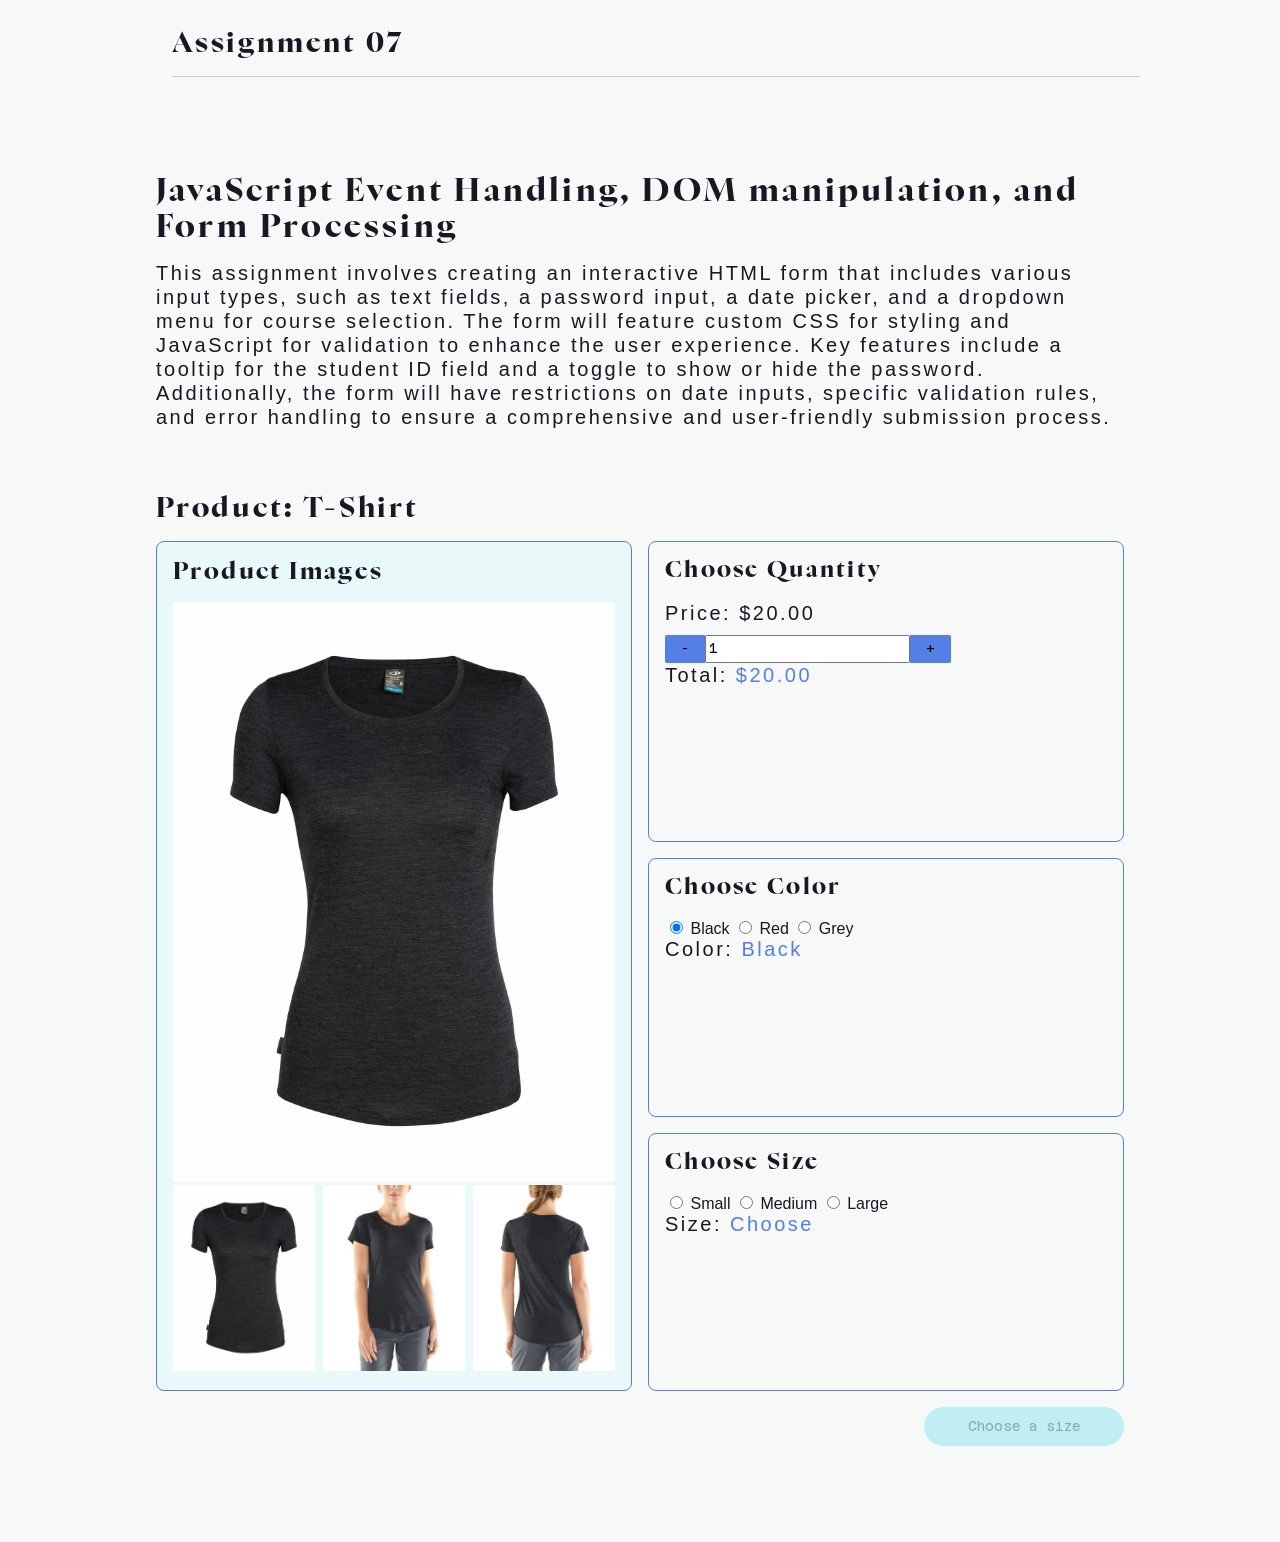
==== index.html @ 4a894539 "'initial commit'" ====
<!DOCTYPE html>
<!--
    author:     Samson James Ordonez
    version:    1.0
    comments:   for COMP 2312 Assignment 06
-->
<html lang="en">

<head>
    <meta charset="UTF-8">
    <meta name="viewport" content="width=device-width, initial-scale=1.0">
    <link rel="stylesheet" href="./src/css/styles.css">
    <title>Assignment07</title>

    <script src="src/javascript/jquery-3.7.0.min.js" defer></script>
    <script src="src/javascript/product-gallery.js" defer></script>

</head>

<body>
    <div class="wrapper-body">
        <header class="primary-header flex">
            <h2>Assignment 07</h2>
        </header>

        <main>
            <section>  
                <h1>JavaScript Event Handling, DOM manipulation, and Form Processing</h1>
                <p>This assignment involves creating an interactive HTML form that includes various input types, such as text fields, a password input, a date picker, and a dropdown menu for course selection. The form will feature custom CSS for styling and JavaScript for validation to enhance the user experience. Key features include a tooltip for the student ID field and a toggle to show or hide the password. Additionally, the form will have restrictions on date inputs, specific validation rules, and error handling to ensure a comprehensive and user-friendly submission process.</p>
            </section>

            <section>
                <h2>Product: T-Shirt</h2>
                <form class="grid" id="product-form" action="./src/html/thank-you.html" method="POST">
                    <article id="gallery" class="product-nav-container">
                        <h3>Product Images</h3>
                        <div class="main-slide">
                            <img src="src/assets/images/product-images/t-shirt-black-no-model.jpg" alt="T-shirt product, no model" id="slide-variable">
                        </div>
                        <div class="thumbnails flex" id="thumbnails">
                            <a href="src/assets/images/product-images/t-shirt-black-no-model.jpg">
                                <img src="src/assets/images/product-images/t-shirt-black-no-model.jpg" alt="T-shirt product, no model">
                            </a>
                            <a href="src/assets/images/product-images/t-shirt-black-front.jpg">
                                <img src="src/assets/images/product-images/t-shirt-black-front.jpg" alt="T-shirt product, front">
                            </a>
                            <a href="src/assets/images/product-images//t-shirt-black-back.jpg">
                                <img src="src/assets/images/product-images/t-shirt-black-back.jpg" alt="T-shirt product, back">
                            </a>
                        </div>
                    </article>

                    <article class="product-nav-container" id="choose-quantity">
                        <h4>Choose Quantity</h4>
                        <div class="quantity-counter flex">
                            <button type="button" class="btn-product-count" id="decrease-btn"></button>
                            <input type="number" class="quantity-input" name="quantity-input" value="1" min="1">
                            <button type="button" class="btn-product-count" id="increase-btn"></button>
                        </div>
                    </article>

                    <article class="product-nav-container" id="color-selection">
                        <h4>Choose Color</h4>
                        <input type="radio" id="t-shirt-black" name="t-shirt-color" value="Black" checked>
                        <label for="t-shirt-black">Black</label>
                        
                        <input type="radio" id="t-shirt-red" name="t-shirt-color" value="Red">
                        <label for="t-shirt-red">Red</label>
                        
                        <input type="radio" id="t-shirt-grey" name="t-shirt-color" value="Grey">
                        <label for="t-shirt-grey">Grey</label>
                    </article>
                    
                    <article class="product-nav-container" id="size-selection">
                        <h4>Choose Size</h4>
                        <input type="radio" id="t-shirt-size-small" name="t-shirt-size" value="Small">
                        <label for="t-shirt-size-small">Small</label>
                        
                        <input type="radio" id="t-shirt-size-medium" name="t-shirt-size" value="Medium">
                        <label for="t-shirt-size-medium">Medium</label>
                        
                        <input type="radio" id="t-shirt-size-large" name="t-shirt-size" value="Large">
                        <label for="t-shirt-size-large">Large</label>
                    </article>

                    <div class="product-container flex" id="container-form-btn">
                        <button type="submit" name="buy-product">Choose a size to submit</button>
                    </div>
                </form>

            </section>

        </main>
    </div>
</body>

</html>
---- src/css/styles.css ----
@import url(./meyerweb-css-reset.css);
@import url(./base-styles.css);


.flex {
    display: flex;
    gap: 2rem;
}

.axsblty {
    clip: rect(1px,1px,1px,1px);
    border: 0 !important;
    height: 1px !important;
    overflow: hidden;
    padding: 0 !important;
    position: absolute !important;
    width: 1px !important;
}

/* HEADER */
header {
    width: 100%;
    top: 0;
    position: sticky;
    z-index: 100;
    border-bottom: 1px solid var(--grey-01);
    justify-content: flex-start;
    background-color: var(--white-primary);
    padding-top: 1.75rem;
}

/* BUTTONS */

button {
    font-family: var(--secondary-font-regular);
    background-color: var(--light-blue-02);
    padding: 0.75rem 2.75rem;
    border-style: none;
    border-radius: 50px;
    cursor: pointer;
    transition: transform 0.3s ease-in-out;
    transform: scale(1);
}

.btn-main {
    font-size: 1.15rem;
}

#btn-form {
    transition: transform 0.3s ease-in-out;
    transform: scale(1);
}

.btn-main:hover, #btn-form:hover {
    background-color: var(--orange-01);
}

.btn-main:active, #btn-form:active {
    transform: scale(0.95);
}

/* MAIN BODY */

.wrapper-body {
    max-width: 1000px;
    margin: 0 auto; /* Centers the body */
    box-sizing: border-box;
    overflow-x: hidden;
    padding: 0 1rem;
}

main {
    width: 100%;
    margin: 2rem 0 1rem;
}

p, h1, h2, h3, h4, h5, h6 {
    word-wrap: break-word;
    overflow-wrap: break-word;
}

h1, h2, h3, h4, h5, h6 {
    font-family: var(--heading-font-bold);
    letter-spacing: 0.1em;
    margin-bottom: 1rem;
}

h1 {
    font-size: 1.5rem;
    line-height: calc(1.5rem + 4px);
}

h2 {
    font-size: 1.25rem;
    line-height: calc(1.25rem + 4px);
}

h3 {
    font-size: 1.325rem;
    line-height: calc(1.325rem + 4px);
}

h4 {
    font-size: 1.25rem;
    line-height: calc(1.25rem + 4px);
}

h5 {
    font-size: 1.15rem;
    line-height: calc(1.15rem + 4px);
}

h6 {
    font-size: 1rem;
    line-height: calc(1rem + 4px);
}

p {
    font-size: 1.25rem;
    line-height: calc(1.25rem + 4px);
    margin-bottom: 0.625rem;
    letter-spacing: 0.125em;
}

section {
    margin-bottom: 4rem;
}

.grid {
    width: 100%;
    display: grid;
    grid-template-columns: repeat(12, 1fr);
    grid-template-rows: auto; /* Add auto rows to accommodate multiple rows */
    gap: 1rem;
}

img {
    width: 100%;
    height: auto;
    object-fit: cover;
}

.txt-blue {
    color: var(--blue-01);
    font-family: var(--main-font-medium);
}

.wrapper-article {
    border: 1px solid var(--grey-01);
    border-radius: 8px;
    padding: 1.75rem 1rem 1rem;
}

input, li {
    font-family: var(--secondary-font-regular);
}

li {
    font-size: 1rem;
    line-height: calc(1rem + 4px);
    margin: 1rem 0 1rem 1rem;
    padding: 0.5rem 1rem 0.5rem 3rem;
    background-repeat: no-repeat;
    background-image: url(../assets/images/circle-ok.svg);
    background-position: left 0.5rem top 0.5rem;
}

/* PRODUCT GALLERY SECTION */

label {
    cursor: pointer;
}

.product-nav-container {
    border: 1px solid var(--blue-01);
    border-radius: 8px;
    padding: 1rem;
}

#gallery {
    background-color: var(--light-blue-01);
}

.thumbnails {
    gap: 0.5rem;
}

.quantity-counter {
    gap: 0;
}

.btn-product-count {
    background-color: var(--blue-01);
    padding: 0 1rem 0 1rem;
}

.btn-product-count, .quantity-input {
    height: 1.75rem;
}

#decrease-btn {
    border-radius: 2px 0 0 2px;
}

#decrease-btn::before {
    content: "-";
}

#increase-btn {
    border-radius: 0 2px 2px 0;
}

#increase-btn::before {
    content: "+";
}

#container-form-btn {
    justify-content: end;
}

#gallery {
    grid-area: 1 / 1 / 1 / -1;
}

#choose-quantity {
    grid-area: 2 / 1 / 2 / -1;
}

#color-selection {
    grid-area: 3 / 1 / 3 / -1;
}

#size-selection {
    grid-area: 4 / 1 / 4 / -1;
}

#container-form-btn {
    grid-area: 5 / 1 /5 / -1;
}


@media (min-width: 767px) { 
    /* BUTTONS */
     header {
        margin: 0 1rem;
     }
 
     /* MAIN BODY */
     main {
        margin: 4rem 0;
    }

    h1 {
        font-size: 1.75rem;
        line-height: calc(1.75rem + 4px);
    }
    
    h2 {
        font-size: 1.675rem;
        line-height: calc(1.675rem + 4px);
    }
    
    h3 {
        font-size: 1.5rem;
        line-height: calc(1.5rem + 4px);
    }
    
    h4 {
        font-size: 1.325rem;
        line-height: calc(1.325rem + 4px);
    }
    
    h5 {
        font-size: 1.25rem;
        line-height: calc(1.25rem + 4px);
    }

    #gallery {
        grid-area: 1 / 1 / 4 / 7;
    }
    
    #choose-quantity {
        grid-area: 1 / 7 / 1 / -1;
    }
    
    #color-selection {
        grid-area: 2 / 7 / 2 / -1;
    }
    
    #size-selection {
        grid-area: 3 / 7 / 3 / -1;
    }
    
    #container-form-btn {
        grid-area: 4 / 7 / 4 / -1;
    }

}

@media (min-width: 992px) {
    /* BUTTONS */
    header {
        margin: 0 1rem;
     }

    /* MAIN BODY */
    main {
        margin: 6rem 0;
    }

    h1 {
        font-size: 2rem;
        line-height: calc(2rem + 4px);
    }
    
    h2 {
        font-size: 1.75rem;
        line-height: calc(1.75rem + 4px);
    }
    
    h3 {
        font-size: 1.5rem;
        line-height: calc(1.5rem + 4px);
    }

    h4 {
        font-size: 1.425rem;
        line-height: calc(1.425rem + 4px);
    }
    
    h5 {
        font-size: 1.325rem;
        line-height: calc(1.325rem + 4px);
    }
}
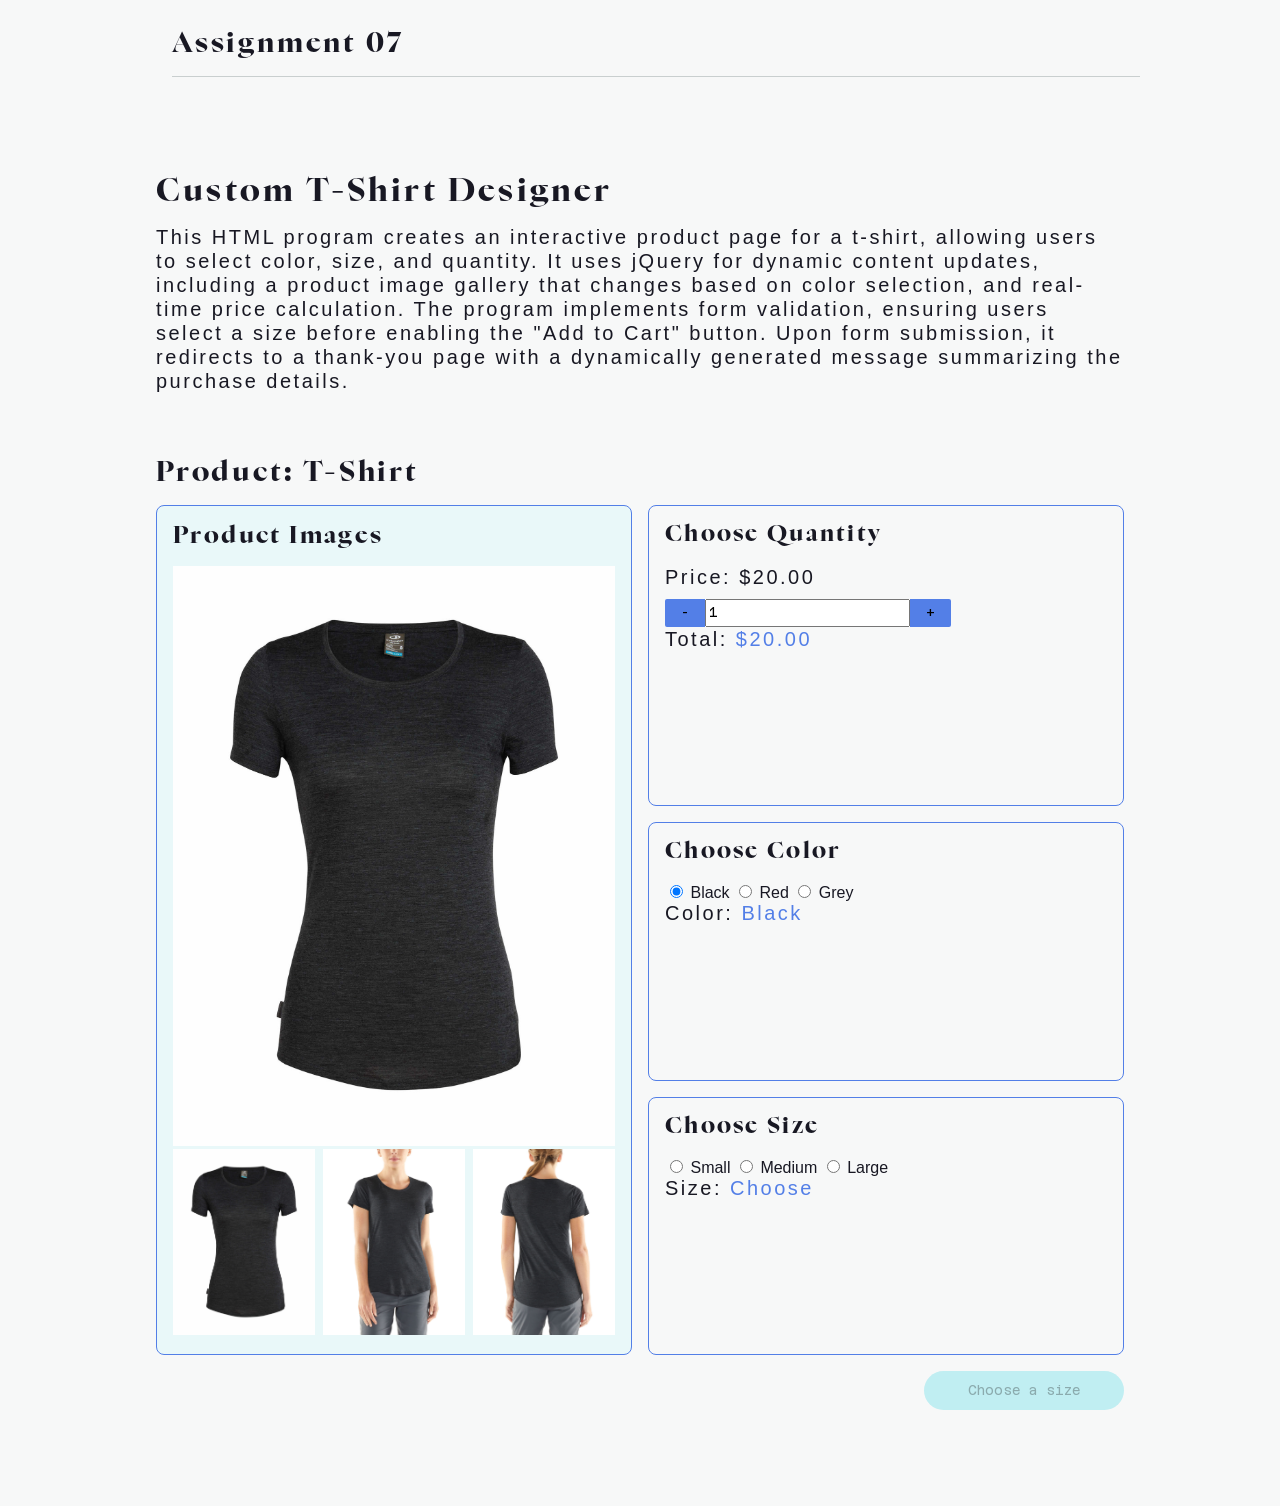
==== commit a2520493: "'edited webpage contents'" ====
--- a/index.html
+++ b/index.html
@@ -25,8 +25,9 @@
 
         <main>
             <section>  
-                <h1>JavaScript Event Handling, DOM manipulation, and Form Processing</h1>
-                <p>This assignment involves creating an interactive HTML form that includes various input types, such as text fields, a password input, a date picker, and a dropdown menu for course selection. The form will feature custom CSS for styling and JavaScript for validation to enhance the user experience. Key features include a tooltip for the student ID field and a toggle to show or hide the password. Additionally, the form will have restrictions on date inputs, specific validation rules, and error handling to ensure a comprehensive and user-friendly submission process.</p>
+                <h1>Custom T-Shirt Designer</h1>
+                <p>This HTML program creates an interactive product page for a t-shirt, allowing users to select color, size, and quantity. It uses jQuery for dynamic content updates, including a product image gallery that changes based on color selection, and real-time price calculation. The program implements form validation, ensuring users select a size before enabling the "Add to Cart" button. Upon form submission, it redirects to a thank-you page with a dynamically generated message summarizing the purchase details.
+                </p>
             </section>
 
             <section>
